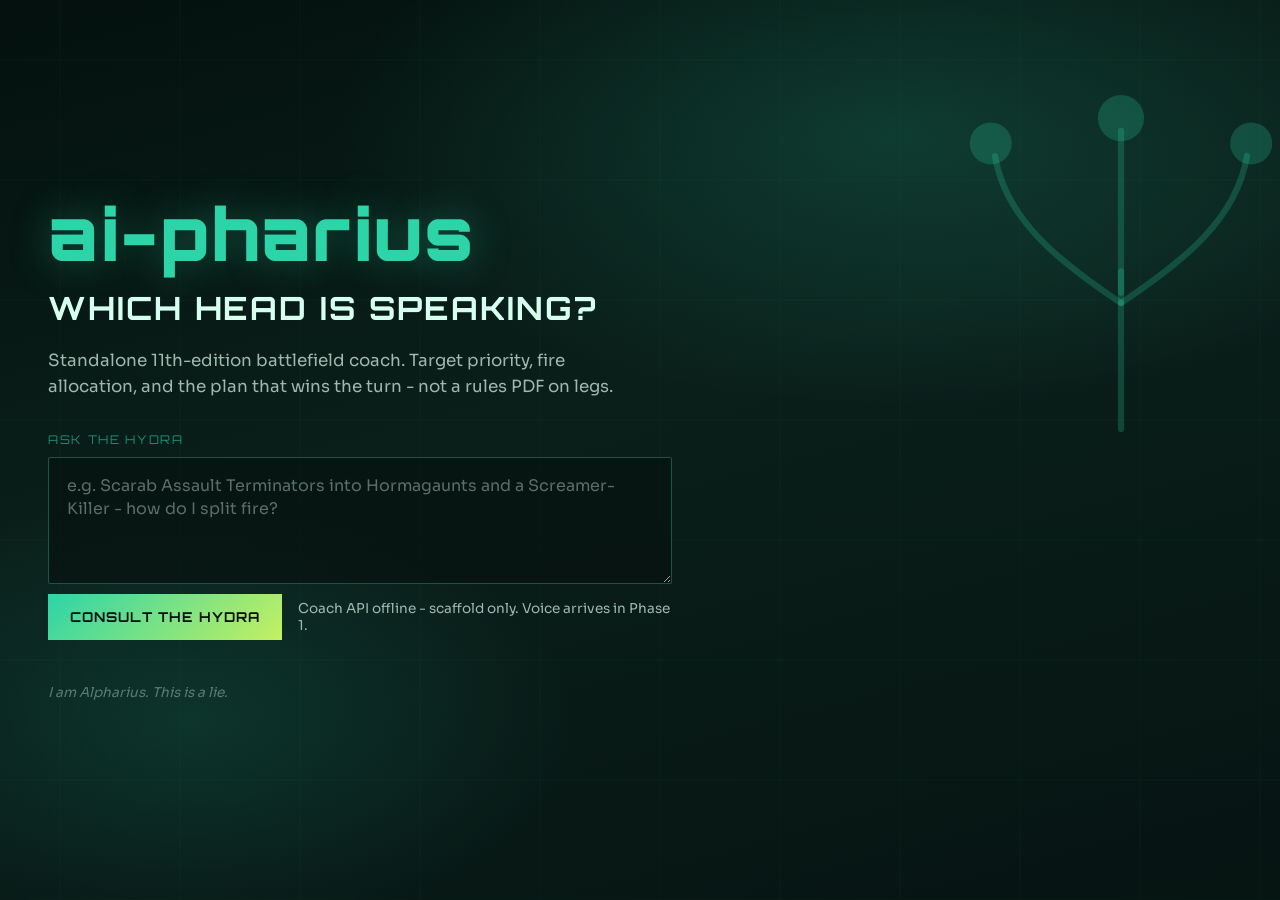
==== docs/index.html @ ca5a835b "Scaffold GitHub Pages Hydra landing and lead README with live link. Ask UI is static-only until the " ====
<!DOCTYPE html>
<html lang="en">
  <head>
    <meta charset="UTF-8" />
    <meta name="viewport" content="width=device-width, initial-scale=1.0" />
    <title>ai-pharius - Battlefield Coach</title>
    <meta
      name="description"
      content="AI + Alpharius. Standalone Warhammer 40,000 11th edition battlefield coach."
    />
    <link rel="preconnect" href="https://fonts.googleapis.com" />
    <link rel="preconnect" href="https://fonts.gstatic.com" crossorigin />
    <link
      href="https://fonts.googleapis.com/css2?family=Orbitron:wght@500;700;900&family=Sora:wght@400;500;600&display=swap"
      rel="stylesheet"
    />
    <link rel="stylesheet" href="styles.css" />
  </head>
  <body>
    <div class="atmosphere" aria-hidden="true"></div>
    <div class="hydra-mark" aria-hidden="true">
      <svg viewBox="0 0 200 200" xmlns="http://www.w3.org/2000/svg">
        <g fill="none" stroke="currentColor" stroke-width="3" stroke-linecap="round">
          <path d="M100 170 V95" />
          <path class="neck n1" d="M100 110 C70 90 45 70 40 40" />
          <path class="neck n2" d="M100 105 C100 70 100 50 100 28" />
          <path class="neck n3" d="M100 110 C130 90 155 70 160 40" />
          <circle class="head h1" cx="38" cy="34" r="10" fill="currentColor" stroke="none" />
          <circle class="head h2" cx="100" cy="22" r="11" fill="currentColor" stroke="none" />
          <circle class="head h3" cx="162" cy="34" r="10" fill="currentColor" stroke="none" />
        </g>
      </svg>
    </div>

    <main class="hero">
      <p class="brand">ai-pharius</p>
      <h1 class="headline">Which head is speaking?</h1>
      <p class="lede">
        Standalone 11th-edition battlefield coach. Target priority, fire allocation, and the plan
        that wins the turn - not a rules PDF on legs.
      </p>

      <form class="ask" id="ask-form" autocomplete="off">
        <label class="ask-label" for="ask-input">Ask the Hydra</label>
        <textarea
          id="ask-input"
          name="q"
          rows="4"
          maxlength="2000"
          placeholder="e.g. Scarab Assault Terminators into Hormagaunts and a Screamer-Killer - how do I split fire?"
        ></textarea>
        <div class="ask-row">
          <button type="submit" class="cta" id="ask-submit">Consult the Hydra</button>
          <p class="status" id="ask-status" role="status">
            Coach API offline - scaffold only. Voice arrives in Phase 1.
          </p>
        </div>
      </form>

      <p class="lie">I am Alpharius. This is a lie.</p>
    </main>

    <script src="site.js"></script>
  </body>
</html>
---- docs/styles.css ----
:root {
  --ink: #071210;
  --panel: #0c1c18;
  --teal: #2dd4a8;
  --teal-dim: #1a8f72;
  --foam: #d7fff0;
  --mist: #9eb8ad;
  --warn: #c4f062;
  --font-display: "Orbitron", system-ui, sans-serif;
  --font-body: "Sora", system-ui, sans-serif;
}

*,
*::before,
*::after {
  box-sizing: border-box;
}

html,
body {
  margin: 0;
  min-height: 100%;
}

body {
  font-family: var(--font-body);
  color: var(--foam);
  background: var(--ink);
  overflow-x: hidden;
}

.atmosphere {
  position: fixed;
  inset: 0;
  z-index: 0;
  background:
    radial-gradient(ellipse 80% 55% at 70% 15%, rgba(45, 212, 168, 0.18), transparent 55%),
    radial-gradient(ellipse 60% 50% at 15% 80%, rgba(26, 143, 114, 0.22), transparent 50%),
    linear-gradient(165deg, #04110e 0%, #0a1f1a 45%, #061412 100%);
  animation: drift 18s ease-in-out infinite alternate;
}

.atmosphere::after {
  content: "";
  position: absolute;
  inset: 0;
  opacity: 0.35;
  background-image: url("data:image/svg+xml,%3Csvg xmlns='http://www.w3.org/2000/svg' width='120' height='120'%3E%3Cpath d='M0 60h120M60 0v120' stroke='%232dd4a8' stroke-opacity='0.08' stroke-width='1'/%3E%3C/svg%3E");
  pointer-events: none;
}

@keyframes drift {
  from {
    filter: hue-rotate(0deg);
    transform: scale(1);
  }
  to {
    filter: hue-rotate(12deg);
    transform: scale(1.03);
  }
}

.hydra-mark {
  position: fixed;
  right: -4vw;
  top: 8vh;
  width: min(52vw, 420px);
  color: rgba(45, 212, 168, 0.22);
  z-index: 1;
  pointer-events: none;
  animation: rise 1.2s ease both;
}

.hydra-mark .neck {
  stroke-dasharray: 180;
  stroke-dashoffset: 180;
  animation: draw 1.6s ease forwards;
}

.hydra-mark .n1 {
  animation-delay: 0.15s;
}
.hydra-mark .n2 {
  animation-delay: 0.3s;
}
.hydra-mark .n3 {
  animation-delay: 0.45s;
}

.hydra-mark .head {
  opacity: 0;
  animation: blink-in 0.5s ease forwards;
}
.hydra-mark .h1 {
  animation-delay: 1s;
}
.hydra-mark .h2 {
  animation-delay: 1.15s;
}
.hydra-mark .h3 {
  animation-delay: 1.3s;
}

@keyframes draw {
  to {
    stroke-dashoffset: 0;
  }
}

@keyframes blink-in {
  to {
    opacity: 1;
  }
}

@keyframes rise {
  from {
    opacity: 0;
    transform: translateY(24px);
  }
  to {
    opacity: 1;
    transform: translateY(0);
  }
}

.hero {
  position: relative;
  z-index: 2;
  min-height: 100vh;
  max-width: 720px;
  padding: clamp(2.5rem, 8vw, 5rem) clamp(1.25rem, 5vw, 3rem);
  display: flex;
  flex-direction: column;
  justify-content: center;
  gap: 1.25rem;
  animation: rise 0.9s ease both;
}

.brand {
  margin: 0;
  font-family: var(--font-display);
  font-weight: 900;
  font-size: clamp(2.4rem, 9vw, 4.5rem);
  letter-spacing: 0.04em;
  line-height: 0.95;
  color: var(--teal);
  text-shadow: 0 0 40px rgba(45, 212, 168, 0.35);
}

.headline {
  margin: 0;
  font-family: var(--font-display);
  font-weight: 700;
  font-size: clamp(1.35rem, 4vw, 2rem);
  letter-spacing: 0.06em;
  text-transform: uppercase;
  color: var(--foam);
}

.lede {
  margin: 0;
  max-width: 36rem;
  font-size: 1.05rem;
  line-height: 1.55;
  color: var(--mist);
}

.ask {
  margin-top: 0.75rem;
  display: flex;
  flex-direction: column;
  gap: 0.65rem;
}

.ask-label {
  font-family: var(--font-display);
  font-size: 0.75rem;
  letter-spacing: 0.14em;
  text-transform: uppercase;
  color: var(--teal-dim);
}

textarea {
  width: 100%;
  resize: vertical;
  min-height: 7rem;
  padding: 1rem 1.1rem;
  border: 1px solid rgba(45, 212, 168, 0.35);
  border-radius: 2px;
  background: rgba(7, 18, 16, 0.72);
  color: var(--foam);
  font-family: var(--font-body);
  font-size: 1rem;
  line-height: 1.45;
  outline: none;
  transition: border-color 0.25s ease, box-shadow 0.25s ease;
}

textarea::placeholder {
  color: rgba(158, 184, 173, 0.55);
}

textarea:focus {
  border-color: var(--teal);
  box-shadow: 0 0 0 3px rgba(45, 212, 168, 0.15);
}

.ask-row {
  display: flex;
  flex-wrap: wrap;
  align-items: center;
  gap: 1rem;
}

.cta {
  appearance: none;
  border: none;
  cursor: pointer;
  font-family: var(--font-display);
  font-weight: 700;
  font-size: 0.85rem;
  letter-spacing: 0.08em;
  text-transform: uppercase;
  padding: 0.9rem 1.35rem;
  color: var(--ink);
  background: linear-gradient(135deg, var(--teal) 0%, var(--warn) 100%);
  transition: transform 0.2s ease, filter 0.2s ease;
}

.cta:hover {
  transform: translateY(-2px);
  filter: brightness(1.05);
}

.cta:active {
  transform: translateY(0);
}

.cta:disabled {
  cursor: not-allowed;
  opacity: 0.7;
  transform: none;
}

.status {
  margin: 0;
  flex: 1;
  min-width: 12rem;
  font-size: 0.85rem;
  color: var(--mist);
}

.status.is-live {
  color: var(--teal);
}

.lie {
  margin: 1.5rem 0 0;
  font-size: 0.85rem;
  font-style: italic;
  color: rgba(158, 184, 173, 0.55);
}

@media (max-width: 720px) {
  .hydra-mark {
    opacity: 0.35;
    width: 70vw;
    top: auto;
    bottom: -5vh;
    right: -10vw;
  }
}
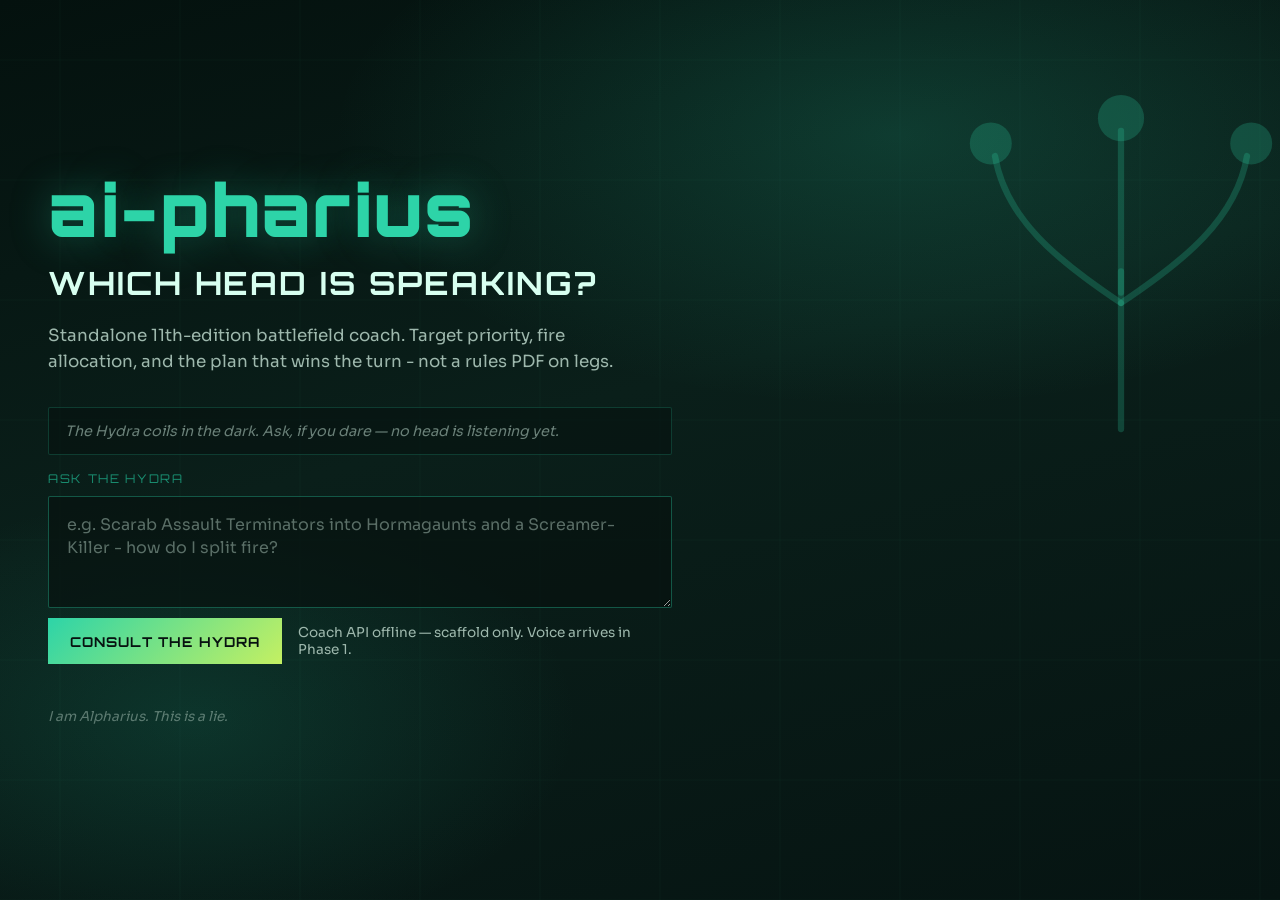
==== commit f5659065: "Add sleeping Hydra stock reply to chat box When visitors submit a question before the coach API exis" ====
--- a/docs/index.html
+++ b/docs/index.html
@@ -40,22 +40,30 @@
         that wins the turn - not a rules PDF on legs.
       </p>
 
-      <form class="ask" id="ask-form" autocomplete="off">
-        <label class="ask-label" for="ask-input">Ask the Hydra</label>
-        <textarea
-          id="ask-input"
-          name="q"
-          rows="4"
-          maxlength="2000"
-          placeholder="e.g. Scarab Assault Terminators into Hormagaunts and a Screamer-Killer - how do I split fire?"
-        ></textarea>
-        <div class="ask-row">
-          <button type="submit" class="cta" id="ask-submit">Consult the Hydra</button>
-          <p class="status" id="ask-status" role="status">
-            Coach API offline - scaffold only. Voice arrives in Phase 1.
+      <section class="chat" id="chat" aria-label="Hydra counsel">
+        <div class="chat-log" id="chat-log" role="log" aria-live="polite" aria-relevant="additions">
+          <p class="chat-empty" id="chat-empty">
+            The Hydra coils in the dark. Ask, if you dare — no head is listening yet.
           </p>
         </div>
-      </form>
+
+        <form class="ask" id="ask-form" autocomplete="off">
+          <label class="ask-label" for="ask-input">Ask the Hydra</label>
+          <textarea
+            id="ask-input"
+            name="q"
+            rows="3"
+            maxlength="2000"
+            placeholder="e.g. Scarab Assault Terminators into Hormagaunts and a Screamer-Killer - how do I split fire?"
+          ></textarea>
+          <div class="ask-row">
+            <button type="submit" class="cta" id="ask-submit">Consult the Hydra</button>
+            <p class="status" id="ask-status" role="status">
+              Coach API offline — scaffold only. Voice arrives in Phase 1.
+            </p>
+          </div>
+        </form>
+      </section>
 
       <p class="lie">I am Alpharius. This is a lie.</p>
     </main>
--- a/docs/styles.css
+++ b/docs/styles.css
@@ -166,8 +166,75 @@
   color: var(--mist);
 }
 
+.chat {
+  margin-top: 0.75rem;
+  display: flex;
+  flex-direction: column;
+  gap: 1rem;
+}
+
+.chat-log {
+  display: flex;
+  flex-direction: column;
+  gap: 0.75rem;
+  max-height: min(42vh, 22rem);
+  overflow-y: auto;
+  padding: 0.85rem 1rem;
+  border: 1px solid rgba(45, 212, 168, 0.2);
+  border-radius: 2px;
+  background: rgba(7, 18, 16, 0.55);
+}
+
+.chat-empty {
+  margin: 0;
+  font-size: 0.9rem;
+  font-style: italic;
+  color: rgba(158, 184, 173, 0.65);
+}
+
+.chat-msg {
+  margin: 0;
+  padding: 0.75rem 0.85rem;
+  border-radius: 2px;
+  border: 1px solid transparent;
+}
+
+.chat-msg--user {
+  align-self: flex-end;
+  max-width: 92%;
+  background: rgba(45, 212, 168, 0.08);
+  border-color: rgba(45, 212, 168, 0.22);
+}
+
+.chat-msg--hydra {
+  align-self: flex-start;
+  max-width: 96%;
+  background: rgba(12, 28, 24, 0.9);
+  border-color: rgba(196, 240, 98, 0.18);
+}
+
+.chat-msg-label {
+  margin: 0 0 0.35rem;
+  font-family: var(--font-display);
+  font-size: 0.65rem;
+  letter-spacing: 0.12em;
+  text-transform: uppercase;
+  color: var(--teal-dim);
+}
+
+.chat-msg--hydra .chat-msg-label {
+  color: var(--warn);
+}
+
+.chat-msg-body {
+  margin: 0;
+  font-size: 0.95rem;
+  line-height: 1.5;
+  color: var(--foam);
+  white-space: pre-wrap;
+}
+
 .ask {
-  margin-top: 0.75rem;
   display: flex;
   flex-direction: column;
   gap: 0.65rem;
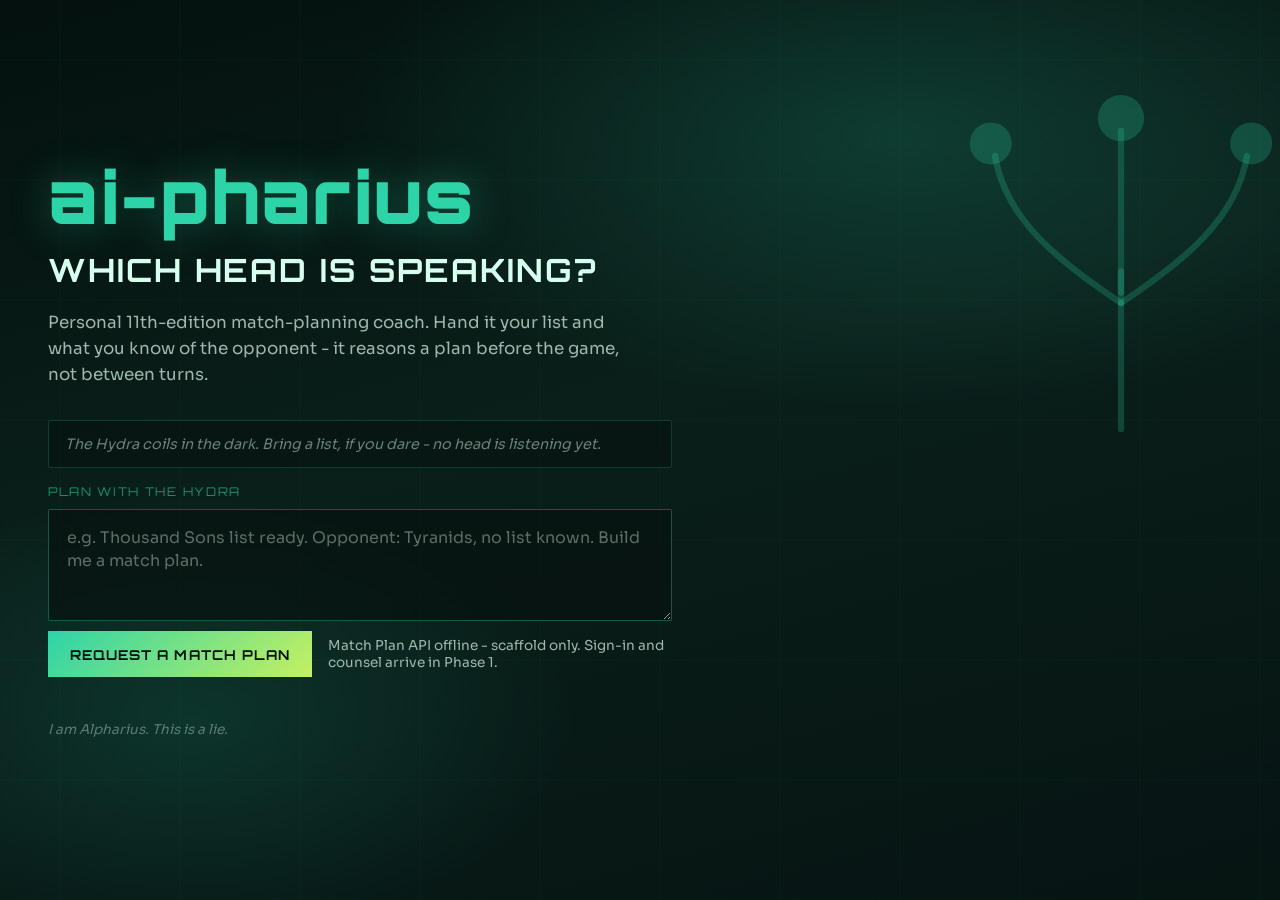
==== commit 3b032812: "Update Pages shell for match-planning coach. Align landing copy, CTA, and sleeping Hydra reply with " ====
--- a/docs/index.html
+++ b/docs/index.html
@@ -3,10 +3,10 @@
   <head>
     <meta charset="UTF-8" />
     <meta name="viewport" content="width=device-width, initial-scale=1.0" />
-    <title>ai-pharius - Battlefield Coach</title>
+    <title>ai-pharius - Match-Planning Coach</title>
     <meta
       name="description"
-      content="AI + Alpharius. Standalone Warhammer 40,000 11th edition battlefield coach."
+      content="AI + Alpharius. Personal Warhammer 40,000 11th edition match-planning coach."
     />
     <link rel="preconnect" href="https://fonts.googleapis.com" />
     <link rel="preconnect" href="https://fonts.gstatic.com" crossorigin />
@@ -36,30 +36,30 @@
       <p class="brand">ai-pharius</p>
       <h1 class="headline">Which head is speaking?</h1>
       <p class="lede">
-        Standalone 11th-edition battlefield coach. Target priority, fire allocation, and the plan
-        that wins the turn - not a rules PDF on legs.
+        Personal 11th-edition match-planning coach. Hand it your list and what you know of the
+        opponent - it reasons a plan before the game, not between turns.
       </p>
 
       <section class="chat" id="chat" aria-label="Hydra counsel">
         <div class="chat-log" id="chat-log" role="log" aria-live="polite" aria-relevant="additions">
           <p class="chat-empty" id="chat-empty">
-            The Hydra coils in the dark. Ask, if you dare — no head is listening yet.
+            The Hydra coils in the dark. Bring a list, if you dare - no head is listening yet.
           </p>
         </div>
 
         <form class="ask" id="ask-form" autocomplete="off">
-          <label class="ask-label" for="ask-input">Ask the Hydra</label>
+          <label class="ask-label" for="ask-input">Plan with the Hydra</label>
           <textarea
             id="ask-input"
             name="q"
             rows="3"
             maxlength="2000"
-            placeholder="e.g. Scarab Assault Terminators into Hormagaunts and a Screamer-Killer - how do I split fire?"
+            placeholder="e.g. Thousand Sons list ready. Opponent: Tyranids, no list known. Build me a match plan."
           ></textarea>
           <div class="ask-row">
-            <button type="submit" class="cta" id="ask-submit">Consult the Hydra</button>
+            <button type="submit" class="cta" id="ask-submit">Request a Match Plan</button>
             <p class="status" id="ask-status" role="status">
-              Coach API offline — scaffold only. Voice arrives in Phase 1.
+              Match Plan API offline - scaffold only. Sign-in and counsel arrive in Phase 1.
             </p>
           </div>
         </form>
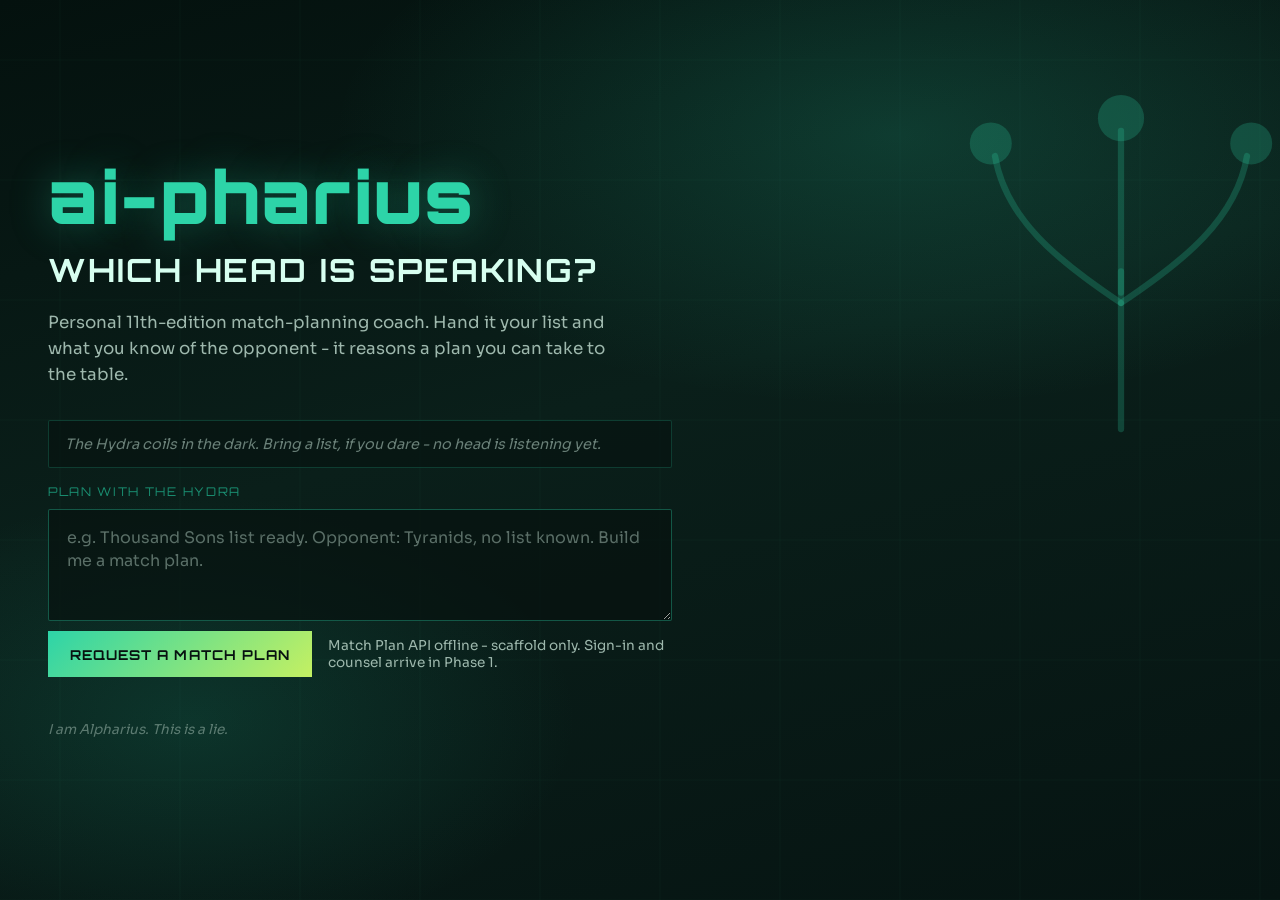
==== commit 2b268c89: "Strip leftover design-talk residue from docs and Pages. State what Match Plan is in affirmative term" ====
--- a/docs/index.html
+++ b/docs/index.html
@@ -37,7 +37,7 @@
       <h1 class="headline">Which head is speaking?</h1>
       <p class="lede">
         Personal 11th-edition match-planning coach. Hand it your list and what you know of the
-        opponent - it reasons a plan before the game, not between turns.
+        opponent - it reasons a plan you can take to the table.
       </p>
 
       <section class="chat" id="chat" aria-label="Hydra counsel">
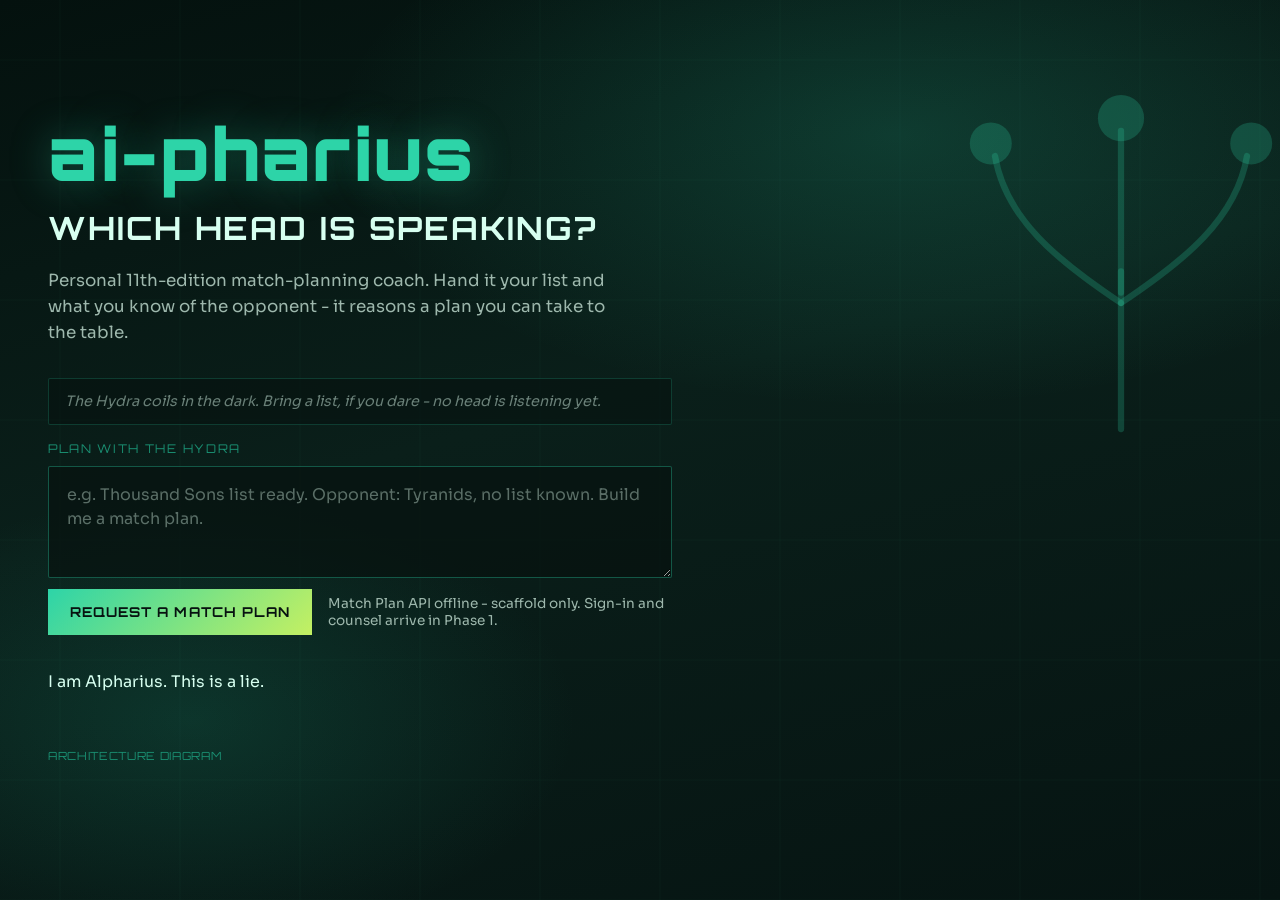
==== commit afa8b97a: "Add and correct the Match Plan architecture diagram. Fix misplaced auth gate, wrong assumptions edge" ====
--- a/docs/index.html
+++ b/docs/index.html
@@ -66,6 +66,7 @@
       </section>
 
       <p class="lie">I am Alpharius. This is a lie.</p>
+      <p class="lie"><a href="architecture.html">Architecture diagram</a></p>
     </main>
 
     <script src="site.js"></script>
--- a/docs/styles.css
+++ b/docs/styles.css
@@ -322,11 +322,18 @@
   color: var(--teal);
 }
 
-.lie {
-  margin: 1.5rem 0 0;
-  font-size: 0.85rem;
-  font-style: italic;
-  color: rgba(158, 184, 173, 0.55);
+.lie a {
+  color: var(--teal-dim);
+  text-decoration: none;
+  letter-spacing: 0.06em;
+  text-transform: uppercase;
+  font-style: normal;
+  font-family: var(--font-display);
+  font-size: 0.7rem;
+}
+
+.lie a:hover {
+  color: var(--teal);
 }
 
 @media (max-width: 720px) {
